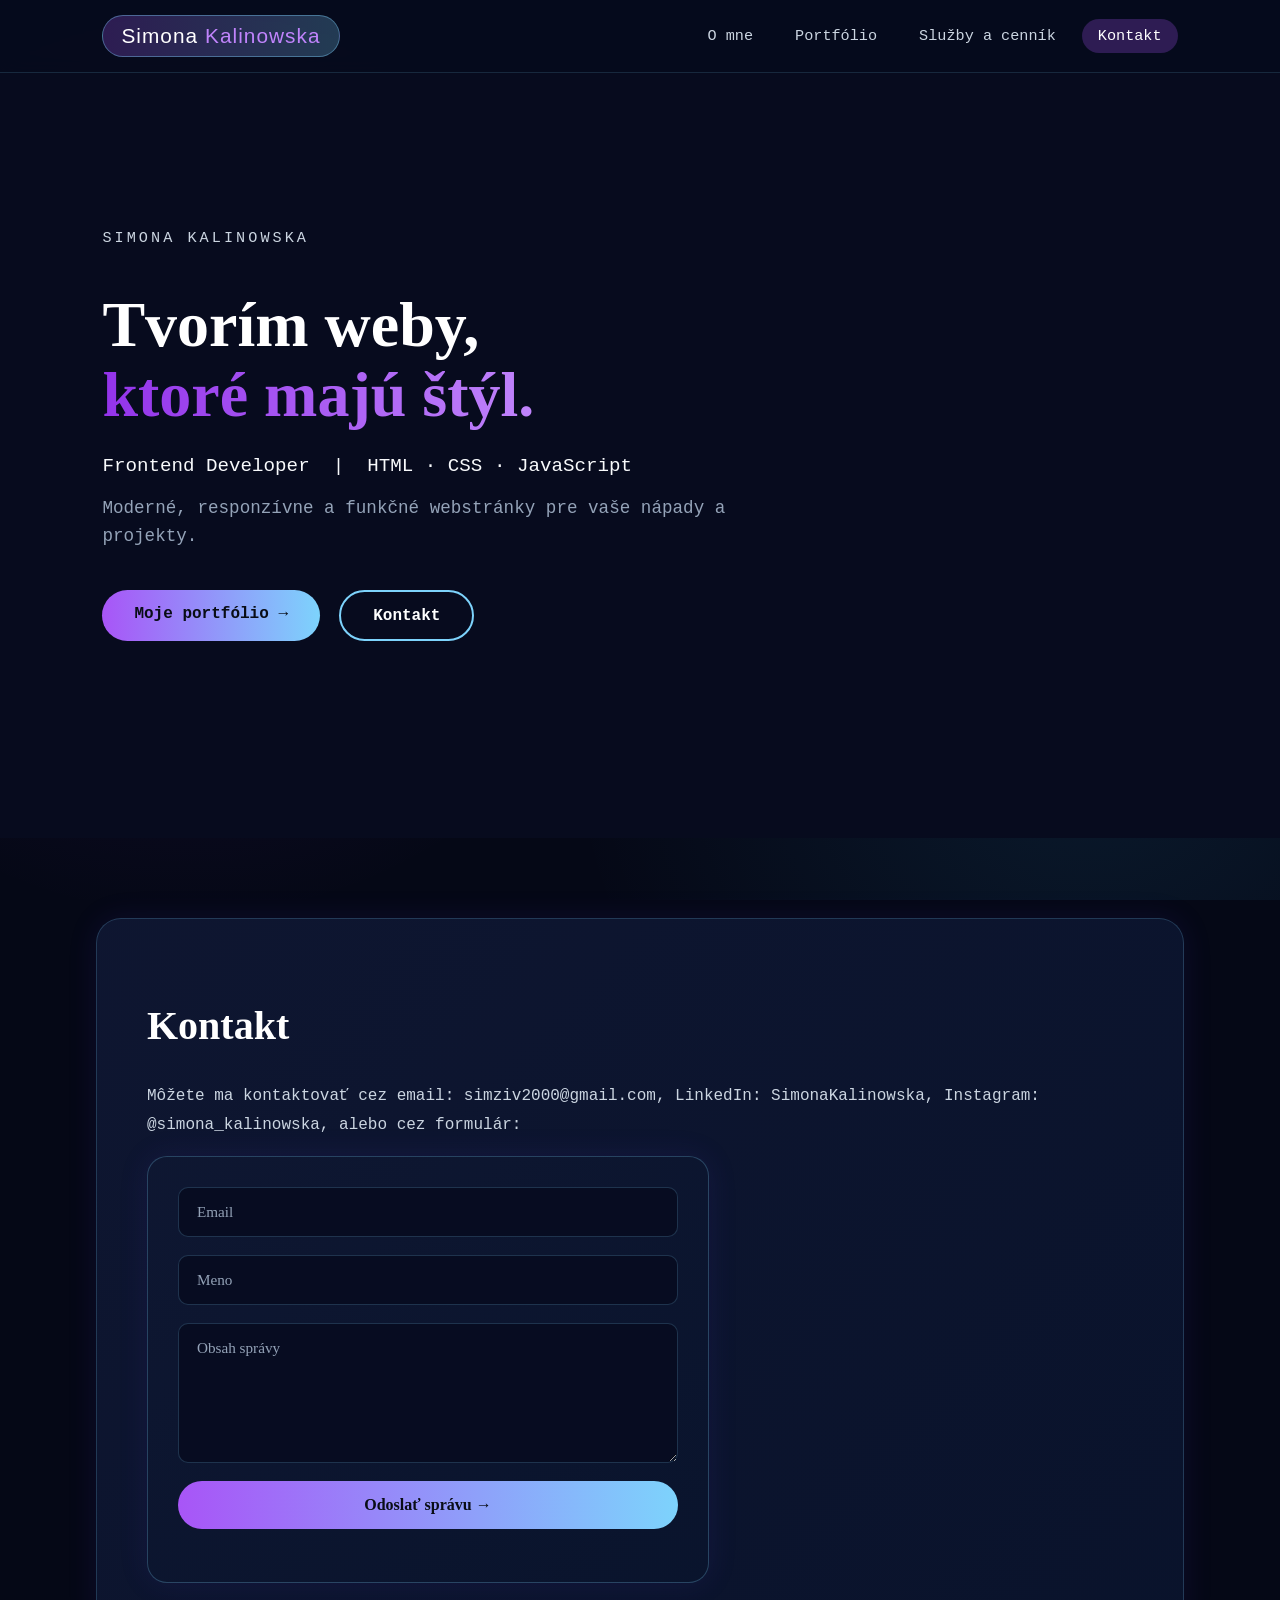
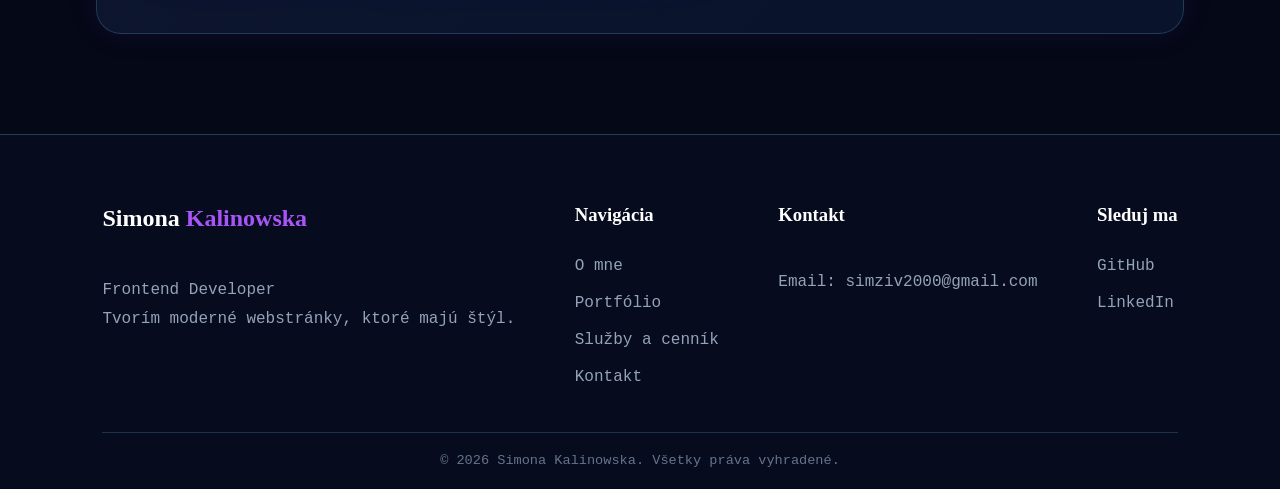
==== kontakt.html @ 41d2ef9f "Add files" ====
<!DOCTYPE html>
<html lang="sk">
<head>
    <meta charset="UTF-8">
    <meta name="viewport" content="width=device-width, initial-scale=1.0">
    <title>Tvorba webstranok</title>
    <link rel="icon" href="images/ikona.jpg" type="image/x-icon">
    <link rel="stylesheet" href="style.css">
</head>
<body>
    <header>
        <div class="logo">
            <span>Simona <strong>Kalinowska</strong></span>
        </div>
        <nav>
            <a href="index.html" >O mne</a>
            <a href="portfolio.html">Portfólio</a>
            <a href="sluzby.html">Služby a cenník</a>
            <a href="kontakt.html"class="active">Kontakt</a>
        </nav>
    </header>
        <div class="banner">
            <div class="banner-kontent">
                <p class="nadpis">SIMONA KALINOWSKA</p>
                <h1>Tvorím weby,<br><span>ktoré majú štýl.</span></h1>
                <p class="podnadpis">Frontend Developer &nbsp;|&nbsp; HTML &middot; CSS &middot; JavaScript</p>
                <p class="popis">Moderné, responzívne a funkčné webstránky pre vaše nápady a projekty.</p>
      
                <div class="tlacidla">
                    <a href="portfolio.html" class="btn btn-primary">Moje portfólio &rarr;</a>
                    <a href="kontakt.html" class="btn btn-outline">Kontakt</a>
                </div>
            </div>
        </div>
    
    <main>
        <section class="about-section">
            <div class="about-content">
                <h1>Kontakt</h1>
                <p class="about-me">
                    Môžete ma kontaktovať cez email: simziv2000@gmail.com, LinkedIn: SimonaKalinowska, Instagram: @simona_kalinowska, alebo cez formulár:
                </p>
                <form class="contact-form" id="contact-form" action="https://formspree.io/f/mzerkkav" method="POST">
                    <input type="email" name="email" placeholder="Email" required>
                    <input type="text" name="meno" placeholder="Meno" required>
                    <textarea placeholder="Obsah správy" rows="6" name="obsah" required></textarea>
                    <button type="submit" id="submit-btn">Odoslať správu →</button>

                    <p id="form-message"></p>
                </form>
                
            </div>
            
            
            
        </section>
    </main>
    <footer>
        <div class="footer-container">

            <div class="footer-about">
                <h2>Simona <span>Kalinowska</span></h2>
                <p>Frontend Developer <br>
                Tvorím moderné webstránky, ktoré majú štýl.</p>
            </div>

            <div class="footer-links">
                <h3>Navigácia</h3>
                <a href="index.html">O mne</a>
                <a href="portfolio.html">Portfólio</a>
                <a href="sluzby.html">Služby a cenník</a>
                <a href="kontakt.html">Kontakt</a>
            </div>

            <div class="footer-contact">
                <h3>Kontakt</h3>
                <p>Email: simziv2000@gmail.com</p>
            </div>

            <div class="footer-social">
                <h3>Sleduj ma</h3>
                <a href="https://github.com/SimonaZivcakova">GitHub</a>
                <a href="https://www.linkedin.com/in/simona-kalinowska-25736b450/?lipi=urn%3Ali%3Apage%3Ad_flagship3_profile_view_base_contact_details%3BNFEZQjIcRjepzs4QIlWq0g%3D%3D">LinkedIn</a>
            </div>

        </div>

        <div class="footer-bottom">
            © 2026 Simona Kalinowska. Všetky práva vyhradené.
        </div>
    </footer>
    <script src="script.js"></script>
</body>
</html>
---- style.css ----
@font-face {
    font-family: 'Anton';
    src: url('fonts/Anton-Regular.ttf') format('truetype');
    font-weight: normal; 
    font-style: normal;
    font-display: swap;
}

@font-face {
    font-family: 'GeistMono';
    src: url('fonts/GeistMono-Regular.ttf') format('truetype');
    font-weight: normal; 
    font-style: normal;
    font-display: swap;
}


body {
    font-family: 'GeistMono', monospace;
    width: 100%;
    min-height: 100vh;
    margin: 0;
    padding: 0;
    color: #f8fafc;
    background-color: #050816;
    background-image: 
        radial-gradient(circle at 15% 50%, rgba(147, 51, 234, 0.12), transparent 40%),
        radial-gradient(circle at 85% 80%, rgba(56, 189, 248, 0.10), transparent 40%);
    background-attachment: fixed;
}

h1,h2,h3{
    font-family: 'Anton';
}

header {
    position: sticky;
    top: 0;
    z-index: 1000;
    display: flex;
    justify-content: space-between;
    align-items: center;
    padding: 15px 8%;
    background-color: rgba(7, 11, 30, 0.85);
    backdrop-filter: blur(10px);
    border-bottom: 1px solid rgba(125, 211, 252, 0.15);
}

.logo {
    font-family: 'Anton', sans-serif;
    font-size: 1.3rem;
    letter-spacing: 0.05em;
    color: #ffffff;
    background: linear-gradient(90deg, rgba(168, 85, 247, 0.25), rgba(125, 211, 252, 0.25));
    border: 1px solid rgba(125, 211, 252, 0.4);
    padding: 8px 18px;
    border-radius: 999px;
}

.logo strong {
    color: #c084fc;
    font-weight: normal;
}

nav {
    display: flex;
    gap: 10px;
}

nav a {
    text-decoration: none;
    color: #cbd5e1;
    padding: 8px 16px;
    border-radius: 999px;
    font-size: 0.95rem;
    transition: all 0.2s ease;
}

nav a:hover,
nav a.active {
    color: #ffffff;
    background-color: rgba(168, 85, 247, 0.25);
}


main {
    width: 85%;
    max-width: 1200px;
    margin: 80px auto;
}

.about-section {
    display: flex;
    align-items: center;
    gap: 50px;
    padding: 50px;
    background: linear-gradient(
        135deg,
        rgba(15, 23, 50, 0.95),
        rgba(10, 20, 45, 0.95)
    );
    border: 1px solid rgba(125, 211, 252, 0.2);
    border-radius: 25px;
    box-shadow: 0 0 30px rgba(80, 50, 200, 0.12);
}

.about-content {
    flex: 1.5;
}

.about-content h1 {
    font-size: 2.5rem;
    color: white;
}

.about-content p {
    color: #cbd5e1;
    line-height: 1.8;
}

.about-image {
    flex: 1;
}

.about-image img {
    width: 100%;
    border-radius: 20px;
    border: 1px solid #7c3aed;
}

.certifikaty {
    display: flex;
    flex-wrap: wrap;
    gap: 15px;
    margin-top: 30px;
    width: 100%;
}

.certifikat {
    width: 130px;
    height: 170px;
    padding: 8px;
    background: rgba(30, 41, 70, 0.8);
    border: 1px solid rgba(125, 211, 252, 0.3);
    border-radius: 12px;
}

.certifikat img {
    width: 100%;
    height: 100%;
    object-fit: contain;
}

.certifikat:hover img {
    transform: scale(1.05);
}

.banner{
    width: 100%;
    min-height: 85vh;
    background: #070b1e url('images/banner.jfif') right center / cover no-repeat;
    display: flex;
    align-items: center;
}

.banner-kontent{
    padding: 4rem 8%;
    color: #ffffff;
    max-width: 650px;
}

.nadpis{
    letter-spacing: 0.2em;
    font-size: 0.95rem;
    color: #cbd5e1;
    margin-bottom: 1.5rem;
}

.banner-kontent h1 {
    font-size: clamp(2.5rem, 5vw, 4.2rem);
    line-height: 1.1;
    margin-bottom: 1.5rem;
}

.banner-kontent h1 span {
    background: linear-gradient(90deg, #9333ea, #c084fc);
    -webkit-background-clip: text;
    background-clip: text;
    color: transparent;
    
}

.podnadpis {
    font-size: 1.2rem;
    margin-bottom: 1rem;
    color: #f8fafc;
}

.popis {
    font-size: 1.1rem;
    line-height: 1.6;
    color: #94a3b8;
    margin-bottom: 2.5rem;
}

.tlacidla {
    display: flex;
    gap: 1.2rem;
    margin-bottom: 3.5rem;
}

.btn {
    padding: 0.9rem 2rem;
    border-radius: 999px;
    text-decoration: none;
    font-weight: 600;
    transition: transform 0.2s ease;
}

.btn:hover {
    transform: translateY(-2px);
}

.btn-primary {
    background: linear-gradient(90deg, #a855f7, #7dd3fc);
    color: #090d16;
}

.btn-outline {
    border: 2px solid #7dd3fc;
    color: #ffffff;
}

footer {
    background: #070b1e;
    border-top: 1px solid rgba(125, 211, 252, 0.25);
    padding: 50px 8% 20px;
    margin-top: 100px;
}

.footer-container {
    display: flex;
    justify-content: space-between;
    gap: 40px;
    flex-wrap: wrap;
}

.footer-container h2 span {
    color: #a855f7;
}

footer h2,
footer h3 {
    color: white;
}

footer p,
footer a {
    color: #94a3b8;
    line-height: 1.8;
}

footer a {
    text-decoration: none;
    transition: color 0.3s;
}

footer a:hover {
    color: #c084fc;
}

.footer-about,
.footer-links,
.footer-contact,
.footer-social {
    display: flex;
    flex-direction: column;
    gap: 8px;
}

.footer-bottom {
    border-top: 1px solid rgba(125, 211, 252, 0.2);
    margin-top: 40px;
    padding-top: 20px;
    text-align: center;
    color: #64748b;
    font-size: 0.85rem;
}

.contact-form {
    display: flex;
    flex-direction: column;
    gap: 18px;
    width: 100%;
    max-width: 500px;
    padding: 30px;
    background: linear-gradient(
        145deg,
        rgba(15, 23, 50, 0.95),
        rgba(10, 20, 45, 0.95)
    );
    border: 1px solid rgba(125, 211, 252, 0.25);
    border-radius: 20px;
    box-shadow: 0 0 30px rgba(80, 50, 200, 0.12);
}

.contact-form input,
.contact-form textarea {
    width: 100%;
    box-sizing: border-box;
    padding: 15px 18px;
    background-color: rgba(7, 11, 30, 0.8);
    border: 1px solid rgba(125, 211, 252, 0.2);
    border-radius: 10px;
    color: #ffffff;
    font-family: 'GeistMono';
    font-size: 0.95rem;
    outline: none;
    transition: all 0.3s ease;
}

.contact-form input::placeholder,
.contact-form textarea::placeholder {
    color: #94a3b8;
}

.contact-form input:focus,
.contact-form textarea:focus {
    border-color: #a855f7;
    box-shadow: 0 0 12px rgba(168, 85, 247, 0.25);
}

.contact-form textarea {
    resize: vertical;
    min-height: 140px;
}

.contact-form button {
    padding: 15px;
    border: none;
    border-radius: 999px;
    background: linear-gradient(90deg, #a855f7, #7dd3fc);
    color: #090d16;
    font-family: 'GeistMono';
    font-size: 1rem;
    font-weight: bold;
    cursor: pointer;
    transition: transform 0.2s ease, box-shadow 0.2s ease;
}

.contact-form button:hover {
    transform: translateY(-3px);
    box-shadow: 0 5px 20px rgba(125, 211, 252, 0.25);
}

#form-message {
    text-align: center;
    font-size: 0.9rem;
    margin: 5px 0 0;
}

.success {
    color: #7dd3fc;
}

.error {
    color: #f87171;
}

.contact-form button:disabled {
    opacity: 0.6;
    cursor: not-allowed;
}

.services-section {
    width: 85%;
    max-width: 1200px;
    margin: 80px auto;
}

.services-section > h1 {
    font-size: 2.8rem;
    text-align: center;
    margin-bottom: 50px;
    color: white;
}

.services-grid {
    display: grid;
    grid-template-columns: repeat(2, 1fr);
    gap: 25px;
}

.service-card,
.price-card {
    background: linear-gradient(
        145deg,
        #111c36,
        #0b142b
    );
    border: 1px solid rgba(125, 211, 252, 0.2);
    border-radius: 20px;
    padding: 30px;
    transition: 0.3s ease;
}

.service-card:hover,
.price-card:hover {
    transform: translateY(-5px);
    border-color: #a855f7;
    box-shadow: 0 10px 30px rgba(80, 50, 200, 0.15);
}

.service-icon {
    color: #c084fc;
    font-size: 1.2rem;
    font-weight: bold;
}

.service-card h2,
.price-card h3 {
    color: white;
}

.service-card p,
.service-card li,
.price-card p {
    color: #94a3b8;
    line-height: 1.8;
}

.service-card li::marker {
    color: #a855f7;
}

.pricing-title {
    text-align: center;
    color: white;
    font-size: 2.3rem;
    margin: 80px 0 35px;
}

.pricing-grid {
    display: grid;
    grid-template-columns: repeat(3, 1fr);
    gap: 20px;
}

.price {
    font-family: 'Anton';
    font-size: 2.5rem;
    color: #c084fc !important;
    margin: 15px 0;
}

.price-note {
    text-align: center;
    color: #7dd3fc;
    margin-top: 30px;
}

.services-cta {
    text-align: center;
    margin-top: 80px;
    padding: 45px 20px;
    border-radius: 20px;
    background: linear-gradient(
        100deg,
        rgba(168, 85, 247, 0.15),
        rgba(125, 211, 252, 0.12)
    );
    border: 1px solid rgba(125, 211, 252, 0.2);
}

.services-cta h2 {
    color: white;
}

.services-cta p {
    color: #94a3b8;
    margin-bottom: 25px;
}

@media (max-width: 768px) {
    .services-grid,
    .pricing-grid {
        grid-template-columns: 1fr;
    }

    .services-section {
        width: 90%;
    }
}

.portfolio-section {
    width: 85%;
    max-width: 1200px;
    margin: 0 auto;
    padding: 70px 0;
}

.portfolio-heading {
    text-align: center;
    margin-bottom: 65px;
}

.portfolio-heading h1 {
    font-size: clamp(2.8rem, 5vw, 4rem);
    color: white;
    margin: 15px 0;
}

.portfolio-heading h1 span {
    background: linear-gradient(90deg, #a855f7, #7dd3fc);
    -webkit-background-clip: text;
    background-clip: text;
    color: transparent;
}

.portfolio-heading > p:last-child {
    color: #94a3b8;
    line-height: 1.7;
}

.projects {
    display: flex;
    flex-direction: column;
    gap: 30px;
}

.project-card {
    display: grid;
    grid-template-columns: 1fr 1fr;
    align-items: center;
    gap: 35px;
    padding: 30px;
    background: linear-gradient(145deg, #111c36, #0b142b);
    border: 1px solid rgba(125, 211, 252, 0.2);
    border-radius: 22px;
    transition: 0.3s ease;
}

.project-card:hover {
    transform: translateY(-5px);
    border-color: #a855f7;
    box-shadow: 0 10px 35px rgba(80, 50, 200, 0.15);
}

.project-image {
    overflow: hidden;
    border-radius: 14px;
    border: 1px solid rgba(125, 211, 252, 0.3);
    background: #070b1e;
}

.project-image img {
    display: block;
    width: 100%;
    height: 300px;
    object-fit: cover;
    object-position: top;
    transition: transform 0.4s ease;
}

.project-card:hover .project-image img {
    transform: scale(1.03);
}

.project-number {
    color: #7dd3fc;
    letter-spacing: 0.2em;
    font-size: 0.8rem;
}

.project-info h2 {
    color: white;
    font-size: 2.3rem;
    margin: 12px 0 5px;
}

.project-category {
    color: #c084fc;
    margin-bottom: 20px;
}

.project-description {
    color: #94a3b8;
    line-height: 1.8;
    margin-bottom: 22px;
}

.project-tags {
    display: flex;
    flex-wrap: wrap;
    gap: 10px;
    margin-bottom: 25px;
}

.project-tags span {
    padding: 7px 15px;
    border: 1px solid #a855f7;
    border-radius: 30px;
    color: #c084fc;
    font-size: 0.85rem;
}

.project-buttons {
    display: flex;
    flex-wrap: wrap;
    gap: 15px;
}

.project-btn {
    display: inline-block;
    padding: 12px 24px;
    border-radius: 30px;
    text-decoration: none;
    transition: 0.2s ease;
}

.github-btn {
    background: linear-gradient(90deg, #a855f7, #7dd3fc);
    color: #090d16;
}

.demo-btn {
    border: 1px solid #7dd3fc;
    color: white;
}

.project-btn:hover {
    transform: translateY(-3px);
}

.portfolio-cta {
    text-align: center;
    margin-top: 80px;
    padding: 45px 20px;
    border-radius: 20px;
    background: linear-gradient(
        100deg,
        rgba(168, 85, 247, 0.15),
        rgba(125, 211, 252, 0.12)
    );
    border: 1px solid rgba(125, 211, 252, 0.2);
}

.portfolio-cta h2 {
    color: white;
}

.portfolio-cta p {
    color: #94a3b8;
    margin-bottom: 25px;
}

/* =========================================
   TABLETY (do 992px)
   ========================================= */
@media (max-width: 992px) {
    header {
        padding: 15px 5%;
    }

    .banner {
        background: 
            linear-gradient(rgba(7, 11, 30, 0.78), rgba(7, 11, 30, 0.88)),
            url('images/banner.jfif') right center / cover no-repeat;
        min-height: 70vh;
    }

    .banner-kontent {
        padding: 3rem 5%;
    }

    main {
        width: 90%;
        margin: 50px auto;
    }

    
    .about-section {
        flex-direction: column-reverse;
        padding: 35px;
        gap: 30px;
    }

    .about-image {
        width: 100%;
        max-width: 380px;
        margin: 0 auto;
    }

    .project-card {
        grid-template-columns: 1fr;
    }

    .project-image img {
        height: 280px;
    }
}

/* =========================================
   MOBILY (do 600px)
   ========================================= */
@media (max-width: 600px) {
    
    header {
        position: static;
        flex-direction: column;
        gap: 15px;
        padding: 15px 4%;
    }

    nav {
        flex-wrap: wrap;
        justify-content: center;
        gap: 6px;
    }

    nav a {
        padding: 6px 12px;
        font-size: 0.85rem;
    }

    .banner-kontent {
        padding: 3rem 5%;
        text-align: center;
    }

    .tlacidla {
        flex-direction: column;
        align-items: center;
        gap: 12px;
        margin-bottom: 1.5rem;
    }

    .btn {
        width: 100%;
        max-width: 280px;
        text-align: center;
    }

    .about-section {
        padding: 25px 20px;
        border-radius: 18px;
    }

    .about-content h1 {
        font-size: 2rem;
        text-align: center;
    }

    .certifikaty {
        justify-content: center;
    }

    .certifikat {
        width: 105px;
        height: 140px;
    }

    .footer-container {
        flex-direction: column;
        gap: 25px;
    }

    .portfolio-section {
        width: 90%;
        padding-top: 45px;
    }

    .project-card {
        padding: 18px;
        gap: 20px;
    }

    .project-image img {
        height: 220px;
    }

    .project-info h2 {
        font-size: 1.9rem;
    }

    .project-buttons {
        flex-direction: column;
    }

    .project-btn {
        text-align: center;
    }

}
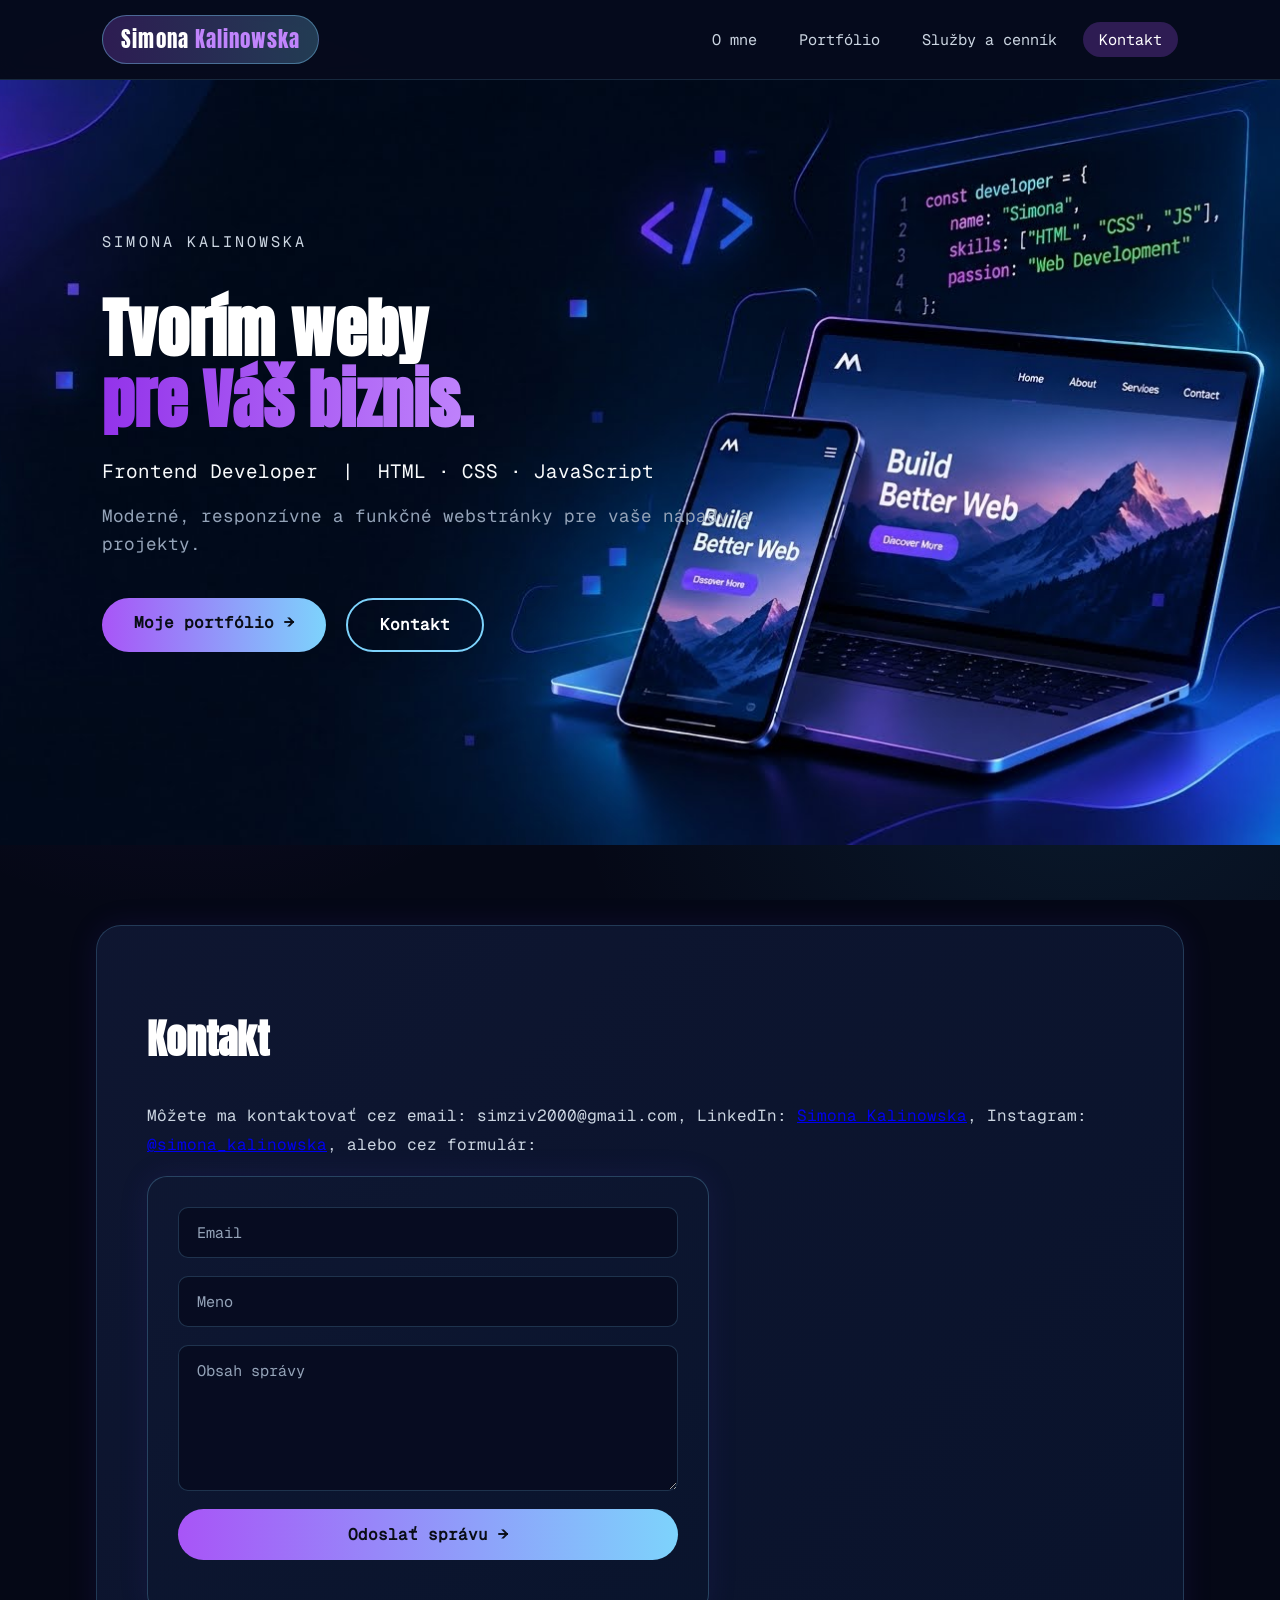
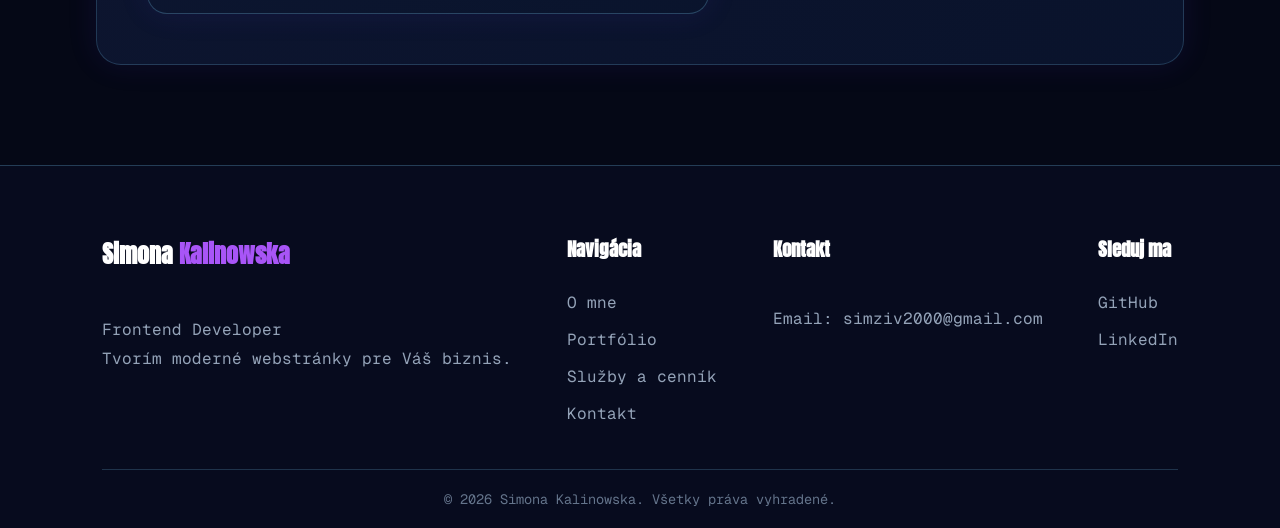
==== commit a330c493: "Edit contact page Updated contact page content and links." ====
--- a/kontakt.html
+++ b/kontakt.html
@@ -22,7 +22,7 @@
         <div class="banner">
             <div class="banner-kontent">
                 <p class="nadpis">SIMONA KALINOWSKA</p>
-                <h1>Tvorím weby,<br><span>ktoré majú štýl.</span></h1>
+                <h1>Tvorím weby<br><span>pre Váš biznis.</span></h1>
                 <p class="podnadpis">Frontend Developer &nbsp;|&nbsp; HTML &middot; CSS &middot; JavaScript</p>
                 <p class="popis">Moderné, responzívne a funkčné webstránky pre vaše nápady a projekty.</p>
       
@@ -38,7 +38,7 @@
             <div class="about-content">
                 <h1>Kontakt</h1>
                 <p class="about-me">
-                    Môžete ma kontaktovať cez email: simziv2000@gmail.com, LinkedIn: SimonaKalinowska, Instagram: @simona_kalinowska, alebo cez formulár:
+                    Môžete ma kontaktovať cez email: simziv2000@gmail.com, LinkedIn: <a href="https://www.linkedin.com/in/simona-kalinowska-25736b450?utm_source=share_via&utm_content=profile&utm_medium=member_android">Simona Kalinowska</a>, Instagram: <a href="https://www.instagram.com/simona_kalinowska/">@simona_kalinowska</a>, alebo cez formulár:
                 </p>
                 <form class="contact-form" id="contact-form" action="https://formspree.io/f/mzerkkav" method="POST">
                     <input type="email" name="email" placeholder="Email" required>
@@ -61,7 +61,7 @@
             <div class="footer-about">
                 <h2>Simona <span>Kalinowska</span></h2>
                 <p>Frontend Developer <br>
-                Tvorím moderné webstránky, ktoré majú štýl.</p>
+                Tvorím moderné webstránky pre Váš biznis.</p>
             </div>
 
             <div class="footer-links">
@@ -91,4 +91,4 @@
     </footer>
     <script src="script.js"></script>
 </body>
-</html>+</html>
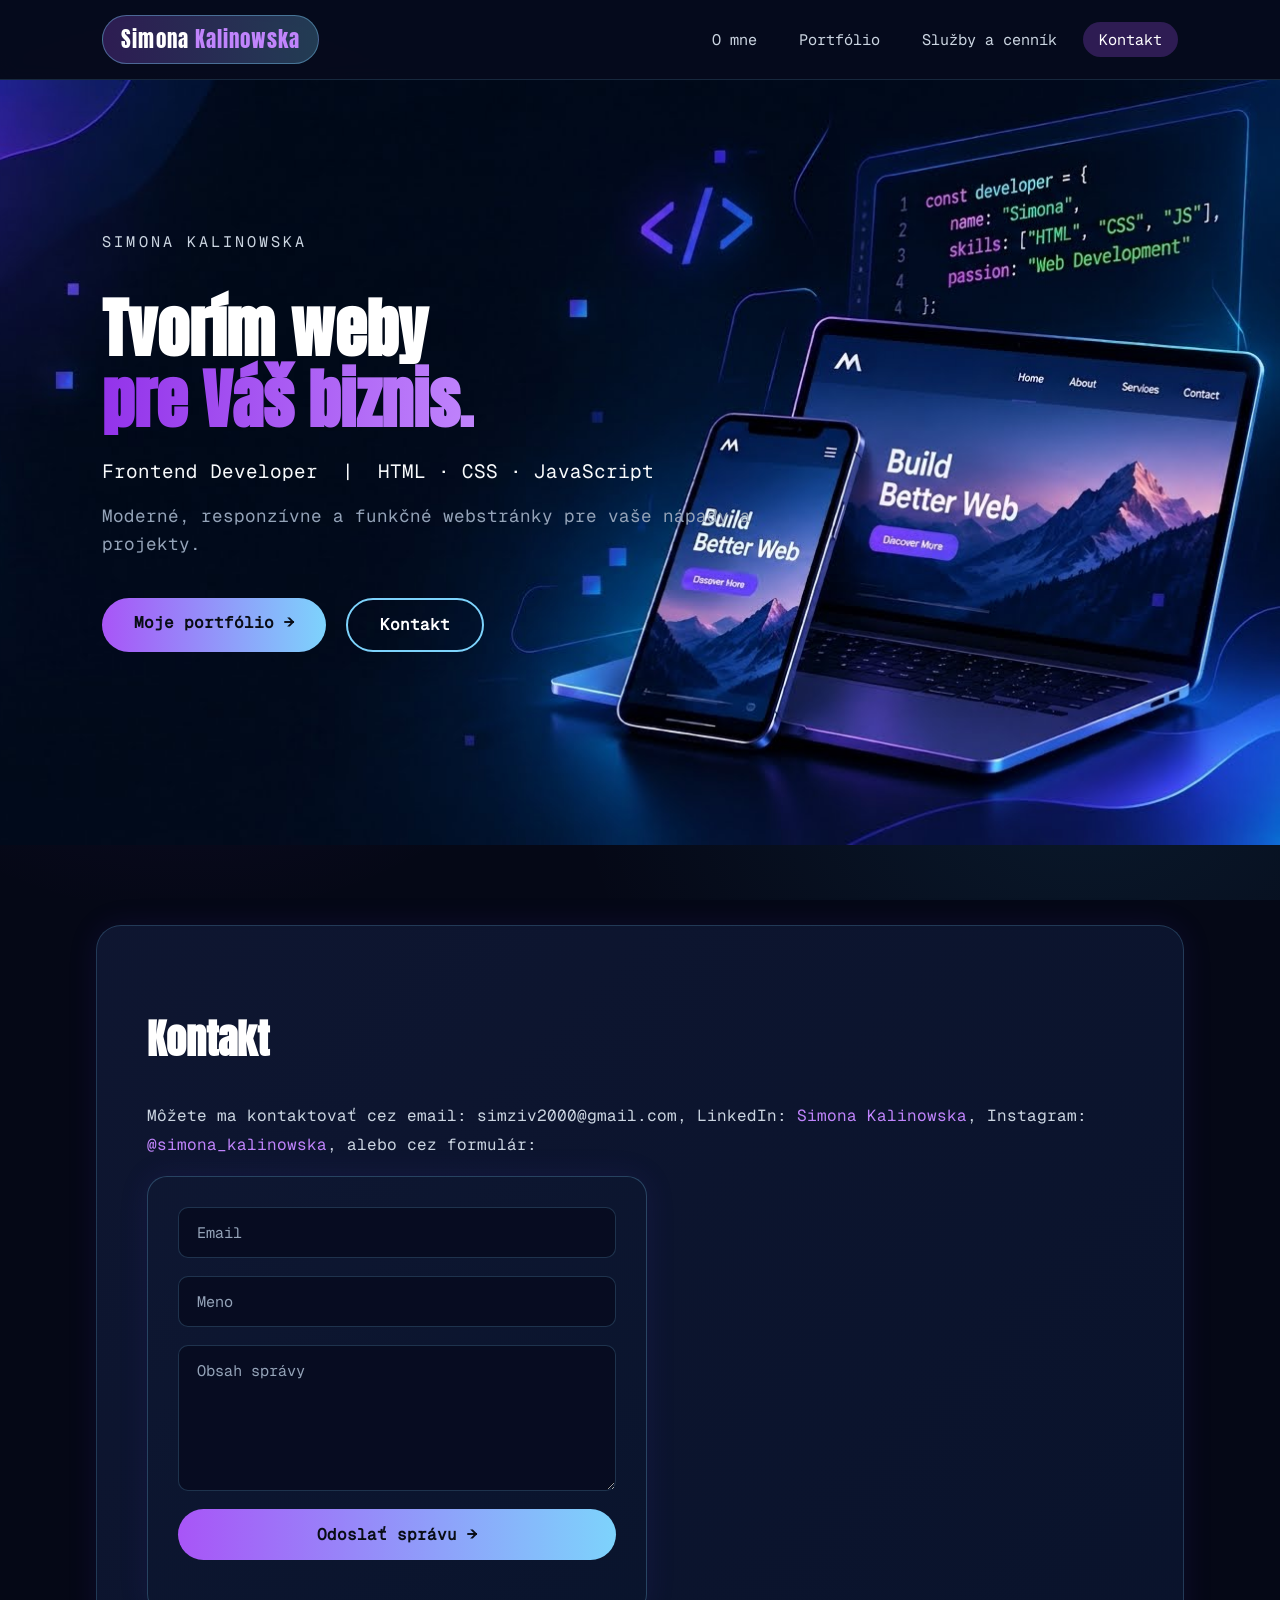
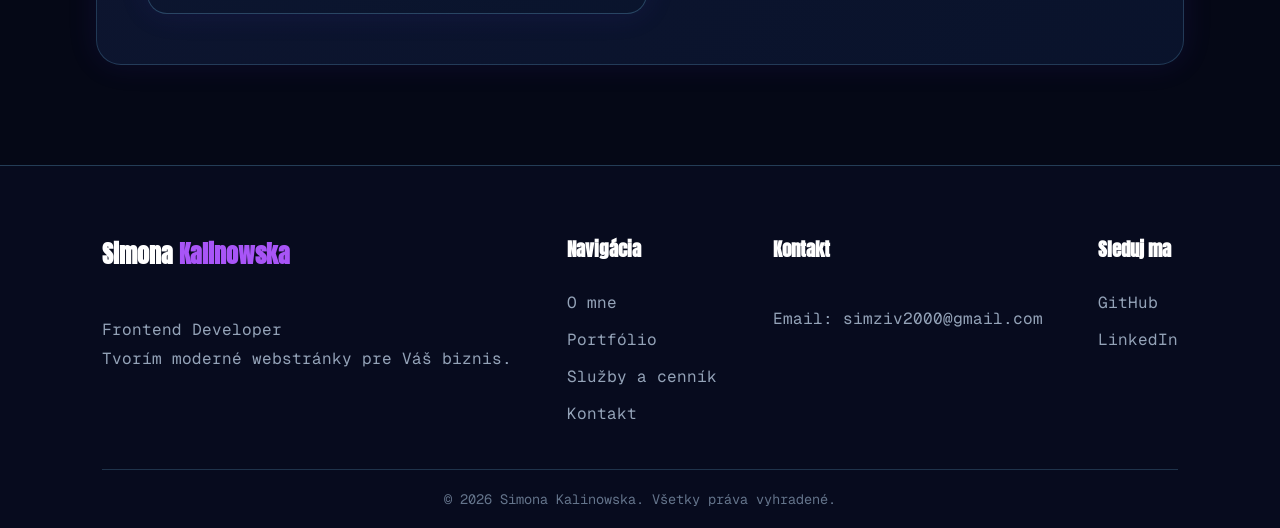
==== commit fdfd18a3: "Add meta tags" ====
--- a/kontakt.html
+++ b/kontakt.html
@@ -3,6 +3,7 @@
 <head>
     <meta charset="UTF-8">
     <meta name="viewport" content="width=device-width, initial-scale=1.0">
+    <meta description="Ponuka tvorby webových stránok a moje portfólio">
     <title>Tvorba webstranok</title>
     <link rel="icon" href="images/ikona.jpg" type="image/x-icon">
     <link rel="stylesheet" href="style.css">
--- a/style.css
+++ b/style.css
@@ -33,6 +33,11 @@
     font-family: 'Anton';
 }
 
+a{
+    text-decoration: none;
+    color: #c084fc;
+}
+
 header {
     position: sticky;
     top: 0;
@@ -293,6 +298,7 @@
     gap: 18px;
     width: 100%;
     max-width: 500px;
+    box-sizing: border-box;
     padding: 30px;
     background: linear-gradient(
         145deg,
@@ -698,6 +704,10 @@
     .project-image img {
         height: 280px;
     }
+
+    .contact-form{
+        max-width: 400px;
+    }
 }
 
 /* =========================================
@@ -791,5 +801,8 @@
         text-align: center;
     }
 
-}
-
+    .contact-form{
+        max-width: 300px;
+    }
+
+}
